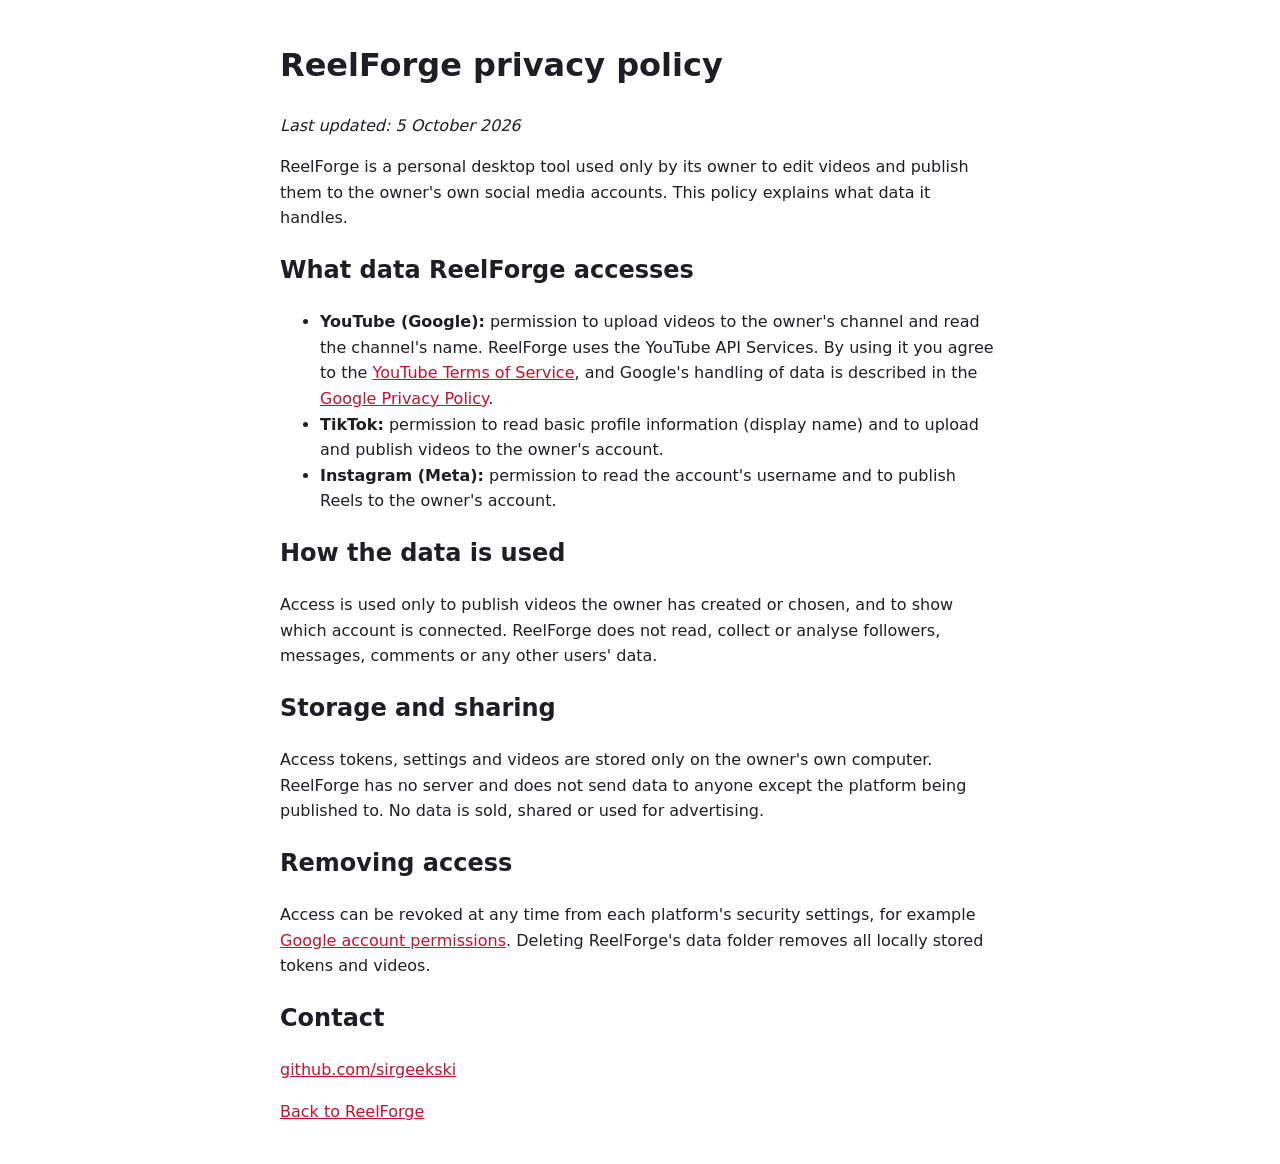
==== privacy.html @ de7cf2fb "Add files via upload" ====
<!doctype html>
<html lang="en">
<head>
<meta charset="utf-8">
<meta name="viewport" content="width=device-width, initial-scale=1">
<title>ReelForge – Privacy policy</title>
<style>
body { font-family: system-ui, sans-serif; max-width: 720px; margin: 40px auto; padding: 0 16px; line-height: 1.6; color: #1d1f24; background: #fff; }
a { color: #c8102e; }
</style>
</head>
<body>
<h1>ReelForge privacy policy</h1>
<p><em>Last updated: 5 October 2026</em></p>

<p>ReelForge is a personal desktop tool used only by its owner to edit videos and publish them to the owner's own
social media accounts. This policy explains what data it handles.</p>

<h2>What data ReelForge accesses</h2>
<ul>
<li><strong>YouTube (Google):</strong> permission to upload videos to the owner's channel and read the channel's name.
ReelForge uses the YouTube API Services. By using it you agree to the
<a href="https://www.youtube.com/t/terms">YouTube Terms of Service</a>, and Google's handling of data is described in the
<a href="https://policies.google.com/privacy">Google Privacy Policy</a>.</li>
<li><strong>TikTok:</strong> permission to read basic profile information (display name) and to upload and publish videos
to the owner's account.</li>
<li><strong>Instagram (Meta):</strong> permission to read the account's username and to publish Reels to the owner's
account.</li>
</ul>

<h2>How the data is used</h2>
<p>Access is used only to publish videos the owner has created or chosen, and to show which account is connected.
ReelForge does not read, collect or analyse followers, messages, comments or any other users' data.</p>

<h2>Storage and sharing</h2>
<p>Access tokens, settings and videos are stored only on the owner's own computer. ReelForge has no server and
does not send data to anyone except the platform being published to. No data is sold, shared or used for
advertising.</p>

<h2>Removing access</h2>
<p>Access can be revoked at any time from each platform's security settings, for example
<a href="https://myaccount.google.com/permissions">Google account permissions</a>. Deleting ReelForge's data folder
removes all locally stored tokens and videos.</p>

<h2>Contact</h2>
<p><a href="https://github.com/sirgeekski">github.com/sirgeekski</a></p>
<p><a href="index.html">Back to ReelForge</a></p>
</body>
</html>
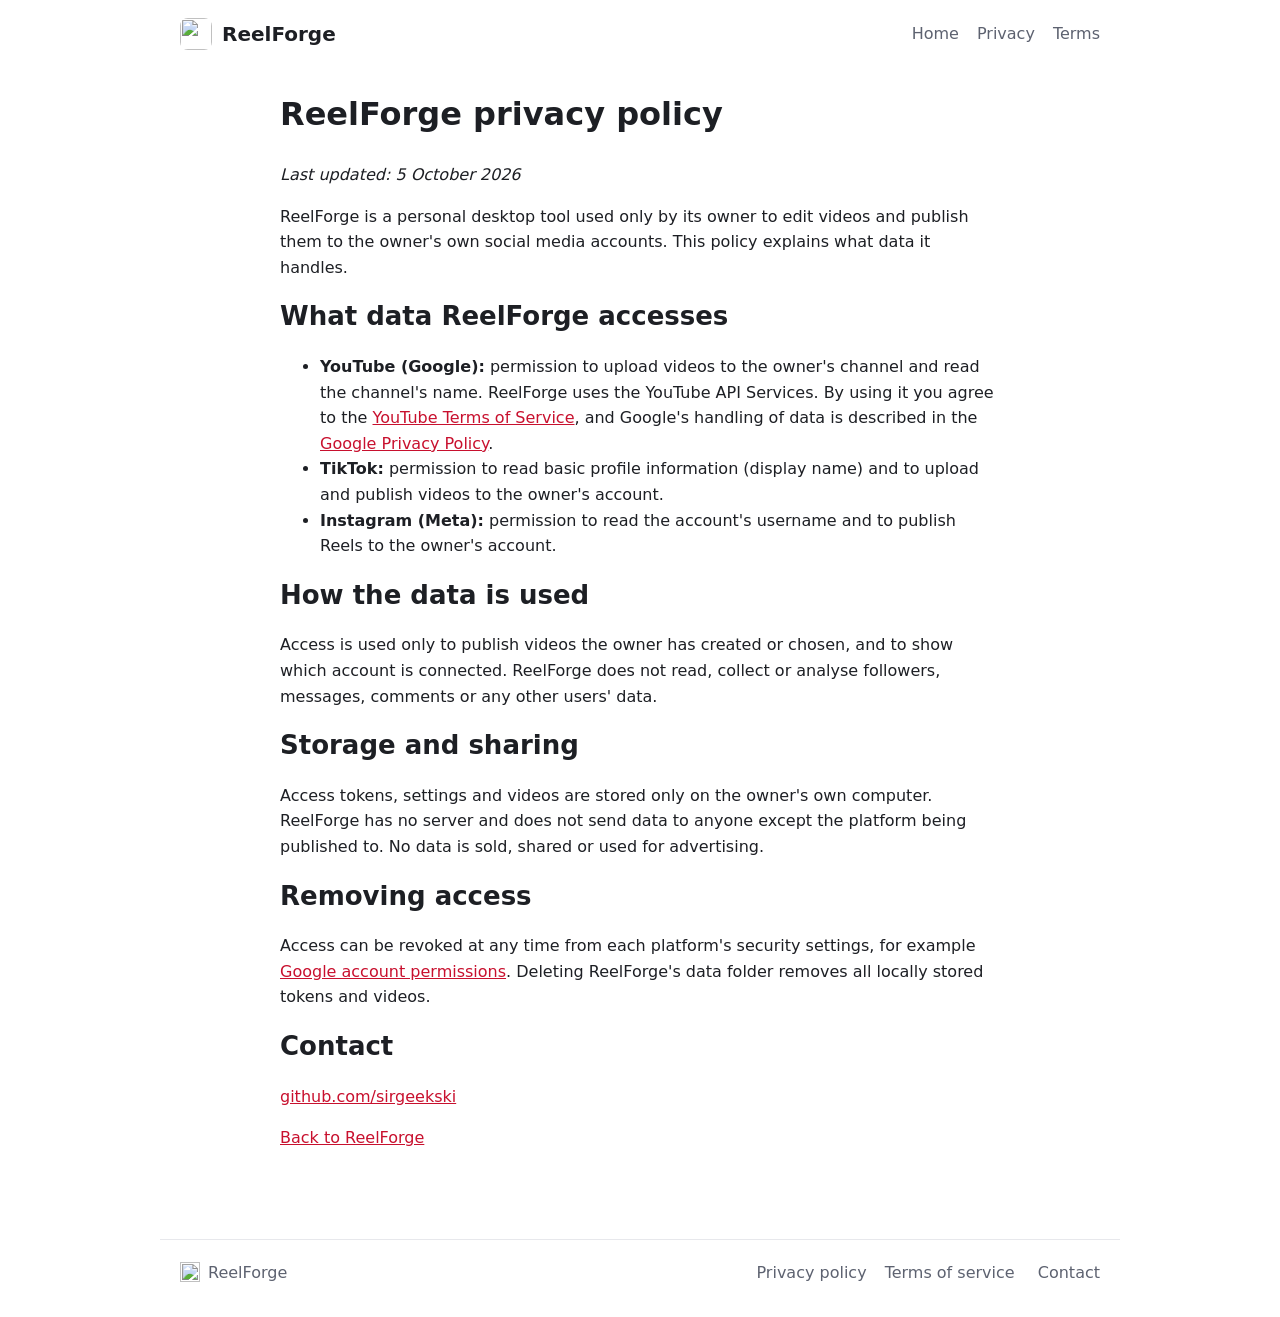
==== commit f9064208: "Full website: features, FAQ, matching favicon" ====
--- a/privacy.html
+++ b/privacy.html
@@ -1,49 +1,60 @@
-<!doctype html>
-<html lang="en">
-<head>
-<meta charset="utf-8">
-<meta name="viewport" content="width=device-width, initial-scale=1">
-<title>ReelForge – Privacy policy</title>
-<style>
-body { font-family: system-ui, sans-serif; max-width: 720px; margin: 40px auto; padding: 0 16px; line-height: 1.6; color: #1d1f24; background: #fff; }
-a { color: #c8102e; }
-</style>
-</head>
-<body>
-<h1>ReelForge privacy policy</h1>
-<p><em>Last updated: 5 October 2026</em></p>
-
-<p>ReelForge is a personal desktop tool used only by its owner to edit videos and publish them to the owner's own
-social media accounts. This policy explains what data it handles.</p>
-
-<h2>What data ReelForge accesses</h2>
-<ul>
-<li><strong>YouTube (Google):</strong> permission to upload videos to the owner's channel and read the channel's name.
-ReelForge uses the YouTube API Services. By using it you agree to the
-<a href="https://www.youtube.com/t/terms">YouTube Terms of Service</a>, and Google's handling of data is described in the
-<a href="https://policies.google.com/privacy">Google Privacy Policy</a>.</li>
-<li><strong>TikTok:</strong> permission to read basic profile information (display name) and to upload and publish videos
-to the owner's account.</li>
-<li><strong>Instagram (Meta):</strong> permission to read the account's username and to publish Reels to the owner's
-account.</li>
-</ul>
-
-<h2>How the data is used</h2>
-<p>Access is used only to publish videos the owner has created or chosen, and to show which account is connected.
-ReelForge does not read, collect or analyse followers, messages, comments or any other users' data.</p>
-
-<h2>Storage and sharing</h2>
-<p>Access tokens, settings and videos are stored only on the owner's own computer. ReelForge has no server and
-does not send data to anyone except the platform being published to. No data is sold, shared or used for
-advertising.</p>
-
-<h2>Removing access</h2>
-<p>Access can be revoked at any time from each platform's security settings, for example
-<a href="https://myaccount.google.com/permissions">Google account permissions</a>. Deleting ReelForge's data folder
-removes all locally stored tokens and videos.</p>
-
-<h2>Contact</h2>
-<p><a href="https://github.com/sirgeekski">github.com/sirgeekski</a></p>
-<p><a href="index.html">Back to ReelForge</a></p>
-</body>
-</html>
+<!doctype html>
+<html lang="en">
+<head>
+<meta charset="utf-8">
+<meta name="viewport" content="width=device-width, initial-scale=1">
+<title>ReelForge – Privacy policy</title>
+<link rel="icon" href="favicon.ico" sizes="48x48">
+<link rel="icon" type="image/png" href="app-icon.png">
+<link rel="apple-touch-icon" href="apple-touch-icon.png">
+<link rel="stylesheet" href="style.css">
+</head>
+<body>
+<header class="top">
+  <a class="brand" href="index.html"><img src="app-icon.png" alt="" width="32" height="32">ReelForge</a>
+  <nav><a href="index.html">Home</a><a href="privacy.html">Privacy</a><a href="terms.html">Terms</a></nav>
+</header>
+<main class="legal">
+<h1>ReelForge privacy policy</h1>
+<p><em>Last updated: 5 October 2026</em></p>
+
+<p>ReelForge is a personal desktop tool used only by its owner to edit videos and publish them to the owner's own
+social media accounts. This policy explains what data it handles.</p>
+
+<h2>What data ReelForge accesses</h2>
+<ul>
+<li><strong>YouTube (Google):</strong> permission to upload videos to the owner's channel and read the channel's name.
+ReelForge uses the YouTube API Services. By using it you agree to the
+<a href="https://www.youtube.com/t/terms">YouTube Terms of Service</a>, and Google's handling of data is described in the
+<a href="https://policies.google.com/privacy">Google Privacy Policy</a>.</li>
+<li><strong>TikTok:</strong> permission to read basic profile information (display name) and to upload and publish videos
+to the owner's account.</li>
+<li><strong>Instagram (Meta):</strong> permission to read the account's username and to publish Reels to the owner's
+account.</li>
+</ul>
+
+<h2>How the data is used</h2>
+<p>Access is used only to publish videos the owner has created or chosen, and to show which account is connected.
+ReelForge does not read, collect or analyse followers, messages, comments or any other users' data.</p>
+
+<h2>Storage and sharing</h2>
+<p>Access tokens, settings and videos are stored only on the owner's own computer. ReelForge has no server and
+does not send data to anyone except the platform being published to. No data is sold, shared or used for
+advertising.</p>
+
+<h2>Removing access</h2>
+<p>Access can be revoked at any time from each platform's security settings, for example
+<a href="https://myaccount.google.com/permissions">Google account permissions</a>. Deleting ReelForge's data folder
+removes all locally stored tokens and videos.</p>
+
+<h2>Contact</h2>
+<p><a href="https://github.com/sirgeekski">github.com/sirgeekski</a></p>
+<p><a href="index.html">Back to ReelForge</a></p>
+</main>
+<footer>
+  <div><img src="app-icon.png" alt="" width="20" height="20"> ReelForge</div>
+  <nav><a href="privacy.html">Privacy policy</a><a href="terms.html">Terms of service</a>
+  <a href="https://github.com/sirgeekski">Contact</a></nav>
+</footer>
+</body>
+</html>
--- a/style.css
+++ b/style.css
@@ -0,0 +1,30 @@
+:root { --red: #ff3d5a; --ink: #1d1f24; --muted: #5d6270; --line: #e7e8ec; --bg: #fff; --soft: #f7f7f9; }
+* { box-sizing: border-box; }
+body { margin: 0; font-family: system-ui, -apple-system, "Segoe UI", sans-serif; line-height: 1.6; color: var(--ink); background: var(--bg); }
+a { color: #c8102e; }
+.top, footer, main, .legal { max-width: 960px; margin: 0 auto; padding: 0 20px; }
+.top { display: flex; align-items: center; justify-content: space-between; gap: 16px; padding-top: 18px; padding-bottom: 18px; flex-wrap: wrap; }
+.brand { display: flex; align-items: center; gap: 10px; font-weight: 700; font-size: 20px; color: var(--ink); text-decoration: none; }
+.brand img { border-radius: 8px; }
+.top nav a, footer nav a { margin-left: 18px; color: var(--muted); text-decoration: none; }
+.top nav a:hover, footer nav a:hover { color: var(--ink); }
+.hero { text-align: center; padding: 56px 0 40px; }
+.hero img { border-radius: 22px; box-shadow: 0 8px 24px rgba(255, 61, 90, .3); }
+.hero h1 { font-size: clamp(28px, 5vw, 44px); line-height: 1.15; margin: 24px auto 12px; max-width: 760px; }
+.hero p { color: var(--muted); font-size: 18px; max-width: 640px; margin: 0 auto; }
+section { padding: 32px 0; }
+h2 { font-size: 26px; margin: 0 0 16px; }
+.grid { display: grid; grid-template-columns: repeat(auto-fit, minmax(260px, 1fr)); gap: 16px; }
+.card { background: var(--soft); border: 1px solid var(--line); border-radius: 14px; padding: 18px 20px; }
+.card h3 { margin: 0 0 6px; font-size: 18px; }
+.card p { margin: 0; color: var(--muted); }
+.steps { padding-left: 22px; }
+.steps li { margin-bottom: 8px; }
+.note { color: var(--muted); margin-top: 16px; }
+details { border-bottom: 1px solid var(--line); padding: 12px 0; }
+summary { cursor: pointer; font-weight: 600; }
+footer { display: flex; justify-content: space-between; align-items: center; flex-wrap: wrap; gap: 12px; border-top: 1px solid var(--line); padding-top: 20px; padding-bottom: 32px; margin-top: 32px; color: var(--muted); }
+footer div { display: flex; align-items: center; gap: 8px; }
+footer nav a:first-child { margin-left: 0; }
+.legal { max-width: 760px; padding-bottom: 40px; }
+@media (max-width: 560px) { .top nav a { margin: 0 14px 0 0; } }
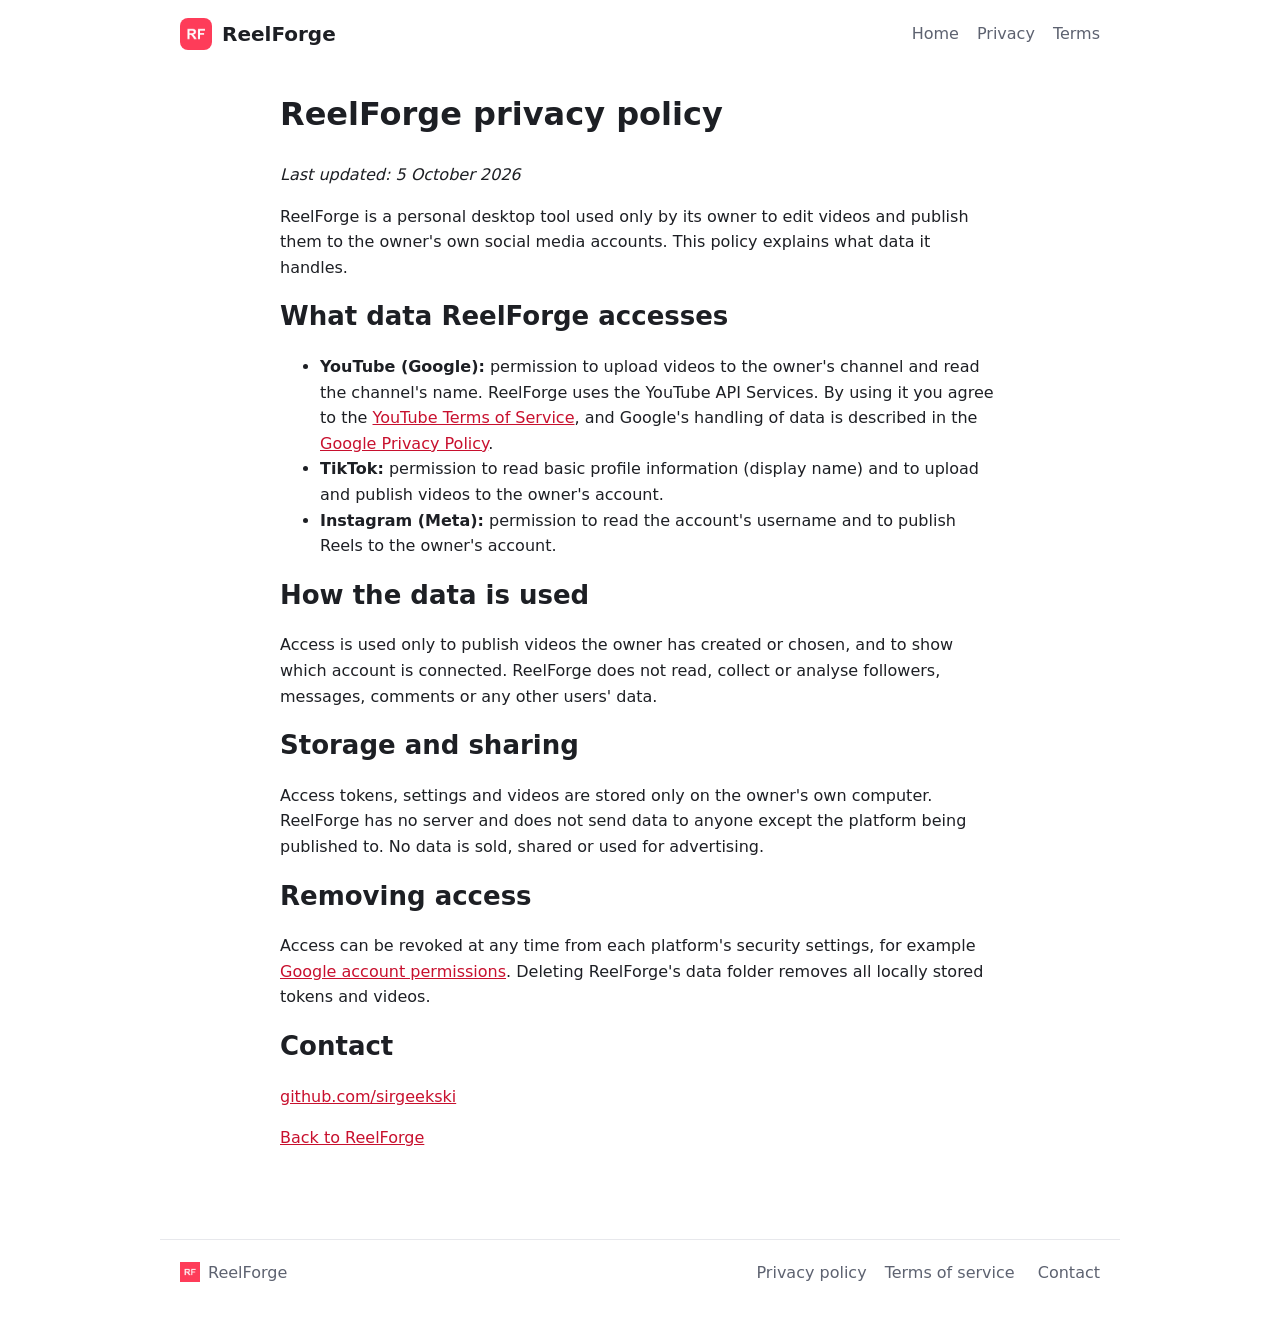
==== commit 7f61c19a: "Use the live RF icon for favicon and page images" ====
--- a/privacy.html
+++ b/privacy.html
@@ -1,60 +1,60 @@
-<!doctype html>
-<html lang="en">
-<head>
-<meta charset="utf-8">
-<meta name="viewport" content="width=device-width, initial-scale=1">
-<title>ReelForge – Privacy policy</title>
-<link rel="icon" href="favicon.ico" sizes="48x48">
-<link rel="icon" type="image/png" href="app-icon.png">
-<link rel="apple-touch-icon" href="apple-touch-icon.png">
-<link rel="stylesheet" href="style.css">
-</head>
-<body>
-<header class="top">
-  <a class="brand" href="index.html"><img src="app-icon.png" alt="" width="32" height="32">ReelForge</a>
-  <nav><a href="index.html">Home</a><a href="privacy.html">Privacy</a><a href="terms.html">Terms</a></nav>
-</header>
-<main class="legal">
-<h1>ReelForge privacy policy</h1>
-<p><em>Last updated: 5 October 2026</em></p>
-
-<p>ReelForge is a personal desktop tool used only by its owner to edit videos and publish them to the owner's own
-social media accounts. This policy explains what data it handles.</p>
-
-<h2>What data ReelForge accesses</h2>
-<ul>
-<li><strong>YouTube (Google):</strong> permission to upload videos to the owner's channel and read the channel's name.
-ReelForge uses the YouTube API Services. By using it you agree to the
-<a href="https://www.youtube.com/t/terms">YouTube Terms of Service</a>, and Google's handling of data is described in the
-<a href="https://policies.google.com/privacy">Google Privacy Policy</a>.</li>
-<li><strong>TikTok:</strong> permission to read basic profile information (display name) and to upload and publish videos
-to the owner's account.</li>
-<li><strong>Instagram (Meta):</strong> permission to read the account's username and to publish Reels to the owner's
-account.</li>
-</ul>
-
-<h2>How the data is used</h2>
-<p>Access is used only to publish videos the owner has created or chosen, and to show which account is connected.
-ReelForge does not read, collect or analyse followers, messages, comments or any other users' data.</p>
-
-<h2>Storage and sharing</h2>
-<p>Access tokens, settings and videos are stored only on the owner's own computer. ReelForge has no server and
-does not send data to anyone except the platform being published to. No data is sold, shared or used for
-advertising.</p>
-
-<h2>Removing access</h2>
-<p>Access can be revoked at any time from each platform's security settings, for example
-<a href="https://myaccount.google.com/permissions">Google account permissions</a>. Deleting ReelForge's data folder
-removes all locally stored tokens and videos.</p>
-
-<h2>Contact</h2>
-<p><a href="https://github.com/sirgeekski">github.com/sirgeekski</a></p>
-<p><a href="index.html">Back to ReelForge</a></p>
-</main>
-<footer>
-  <div><img src="app-icon.png" alt="" width="20" height="20"> ReelForge</div>
-  <nav><a href="privacy.html">Privacy policy</a><a href="terms.html">Terms of service</a>
-  <a href="https://github.com/sirgeekski">Contact</a></nav>
-</footer>
-</body>
-</html>
+<!doctype html>
+<html lang="en">
+<head>
+<meta charset="utf-8">
+<meta name="viewport" content="width=device-width, initial-scale=1">
+<title>ReelForge – Privacy policy</title>
+<link rel="icon" href="favicon.ico" sizes="48x48">
+<link rel="icon" type="image/png" href="apple-touch-icon.png">
+<link rel="apple-touch-icon" href="apple-touch-icon.png">
+<link rel="stylesheet" href="style.css">
+</head>
+<body>
+<header class="top">
+  <a class="brand" href="index.html"><img src="apple-touch-icon.png" alt="" width="32" height="32">ReelForge</a>
+  <nav><a href="index.html">Home</a><a href="privacy.html">Privacy</a><a href="terms.html">Terms</a></nav>
+</header>
+<main class="legal">
+<h1>ReelForge privacy policy</h1>
+<p><em>Last updated: 5 October 2026</em></p>
+
+<p>ReelForge is a personal desktop tool used only by its owner to edit videos and publish them to the owner's own
+social media accounts. This policy explains what data it handles.</p>
+
+<h2>What data ReelForge accesses</h2>
+<ul>
+<li><strong>YouTube (Google):</strong> permission to upload videos to the owner's channel and read the channel's name.
+ReelForge uses the YouTube API Services. By using it you agree to the
+<a href="https://www.youtube.com/t/terms">YouTube Terms of Service</a>, and Google's handling of data is described in the
+<a href="https://policies.google.com/privacy">Google Privacy Policy</a>.</li>
+<li><strong>TikTok:</strong> permission to read basic profile information (display name) and to upload and publish videos
+to the owner's account.</li>
+<li><strong>Instagram (Meta):</strong> permission to read the account's username and to publish Reels to the owner's
+account.</li>
+</ul>
+
+<h2>How the data is used</h2>
+<p>Access is used only to publish videos the owner has created or chosen, and to show which account is connected.
+ReelForge does not read, collect or analyse followers, messages, comments or any other users' data.</p>
+
+<h2>Storage and sharing</h2>
+<p>Access tokens, settings and videos are stored only on the owner's own computer. ReelForge has no server and
+does not send data to anyone except the platform being published to. No data is sold, shared or used for
+advertising.</p>
+
+<h2>Removing access</h2>
+<p>Access can be revoked at any time from each platform's security settings, for example
+<a href="https://myaccount.google.com/permissions">Google account permissions</a>. Deleting ReelForge's data folder
+removes all locally stored tokens and videos.</p>
+
+<h2>Contact</h2>
+<p><a href="https://github.com/sirgeekski">github.com/sirgeekski</a></p>
+<p><a href="index.html">Back to ReelForge</a></p>
+</main>
+<footer>
+  <div><img src="apple-touch-icon.png" alt="" width="20" height="20"> ReelForge</div>
+  <nav><a href="privacy.html">Privacy policy</a><a href="terms.html">Terms of service</a>
+  <a href="https://github.com/sirgeekski">Contact</a></nav>
+</footer>
+</body>
+</html>
